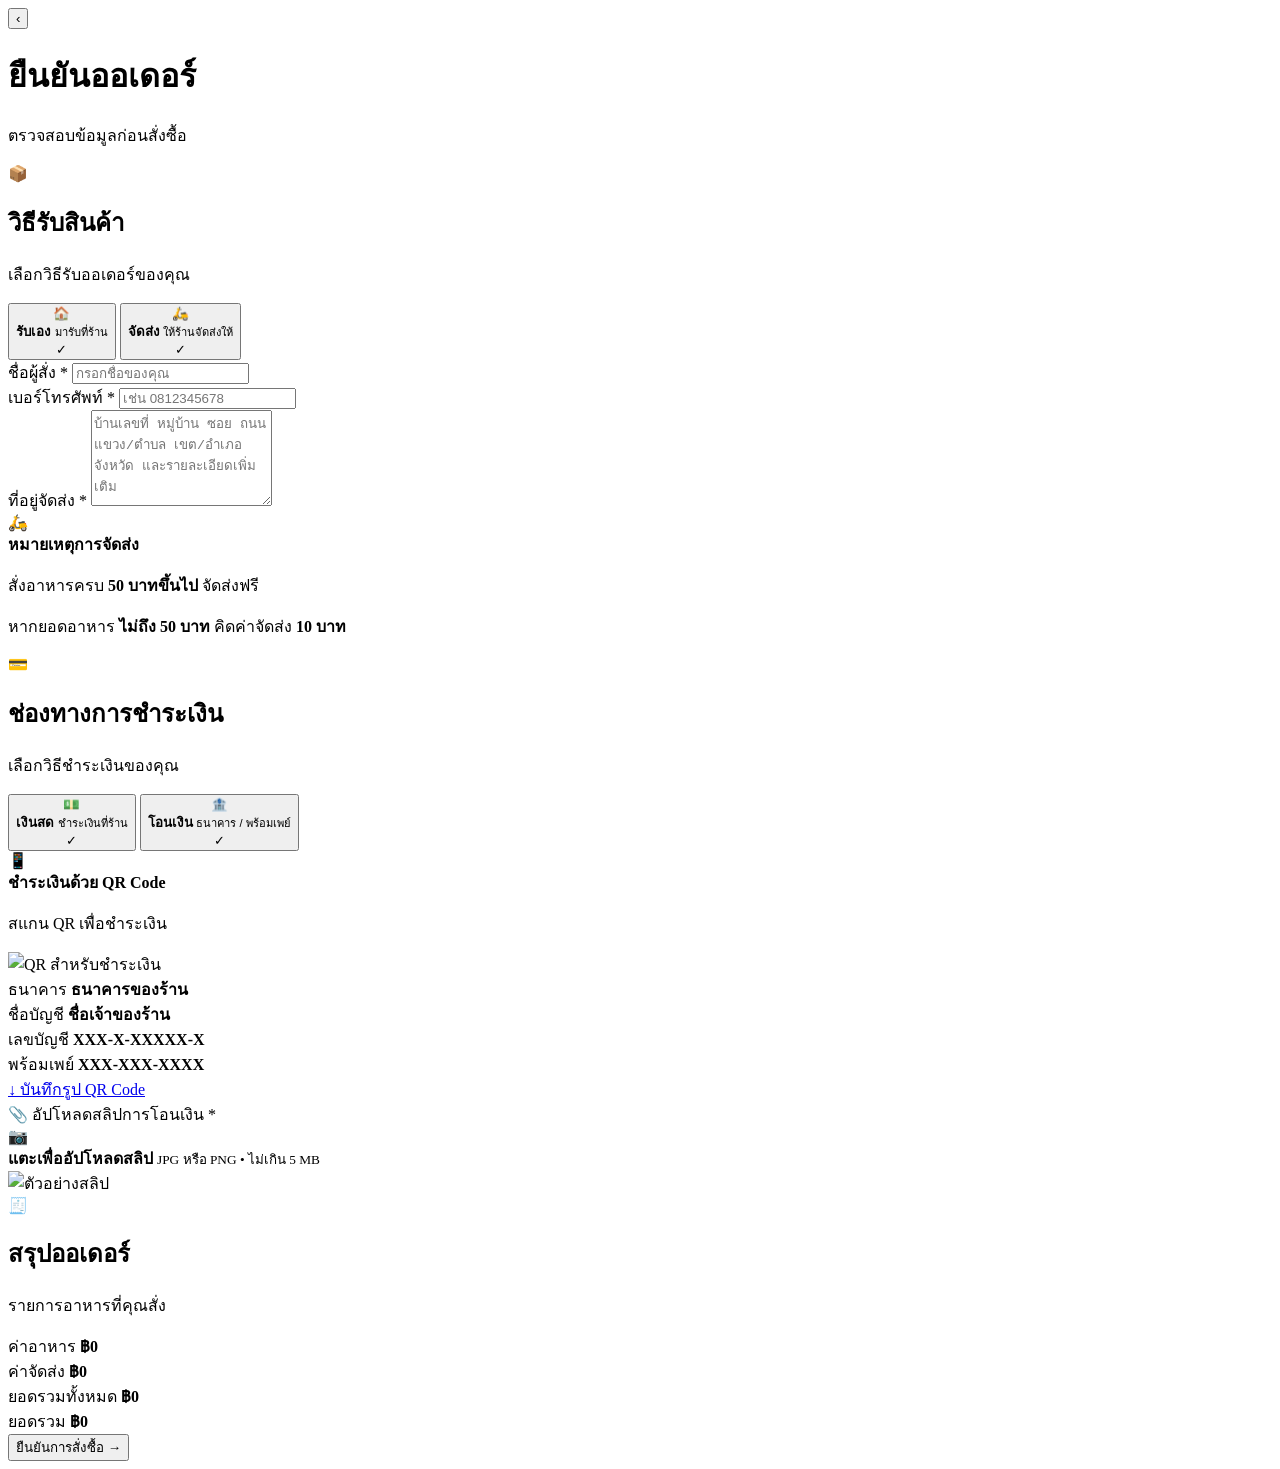
==== checkout.html @ a24fe0d9 "Add files via upload" ====
<!DOCTYPE html>
<html lang="th">

<head>

    <meta charset="UTF-8">

    <meta name="viewport" content="width=device-width, initial-scale=1.0">

    <title>ยืนยันออเดอร์ | KHOTJIPANG & RAMYEON</title>

    <!-- Google Font -->
    <link rel="preconnect" href="https://fonts.googleapis.com">

    <link href="https://fonts.googleapis.com/css2?family=Kanit:wght@300;400;500;600;700;800&display=swap"
        rel="stylesheet">

    <!-- Checkout CSS -->
    <link rel="stylesheet" href="css/checkout.css">

</head>


<body>


    <!-- =========================================
     CHECKOUT PAGE
========================================= -->

    <main class="checkout-page">


        <!-- =====================================
         HEADER
    ====================================== -->

        <header class="checkout-header">

            <div class="checkout-header-inner">

                <!-- <button type="button" class="back-button" onclick="backToCart()" aria-label="กลับไปตะกร้า">

                    <span>‹</span>

                </button> -->
                <button onclick="backToMenu()" class="back-button">

                    <span>‹</span>

                </button>


                <div class="header-text">

                    <h1>
                        ยืนยันออเดอร์
                    </h1>

                    <p>
                        ตรวจสอบข้อมูลก่อนสั่งซื้อ
                    </p>

                </div>


                <div class="header-spacer"></div>

            </div>

        </header>



        <!-- =====================================
         CONTENT
        ====================================== -->

        <div class="checkout-container">


            <!-- =================================
            1. วิธีรับสินค้า
            ================================== -->

            <section class="checkout-card">

                <div class="section-heading">

                    <div class="section-icon">
                        📦
                    </div>

                    <div>
                        <h2>วิธีรับสินค้า</h2>

                        <p>
                            เลือกวิธีรับออเดอร์ของคุณ
                        </p>
                    </div>

                </div>


                <!-- RECEIVE OPTIONS -->

                <div class="receive-options">

                    <!-- PICKUP -->

                    <button type="button" class="receive-option active" id="pickupOption"
                        onclick="selectReceiveMethod('pickup')">

                        <div class="option-icon">
                            🏠
                        </div>

                        <div class="option-content">

                            <strong>
                                รับเอง
                            </strong>

                            <small>
                                มารับที่ร้าน
                            </small>

                        </div>

                        <div class="option-check">
                            ✓
                        </div>

                    </button>


                    <!-- DELIVERY -->

                    <button type="button" class="receive-option" id="deliveryOption"
                        onclick="selectReceiveMethod('delivery')">

                        <div class="option-icon">
                            🛵
                        </div>

                        <div class="option-content">

                            <strong>
                                จัดส่ง
                            </strong>

                            <small>
                                ให้ร้านจัดส่งให้
                            </small>

                        </div>

                        <div class="option-check">
                            ✓
                        </div>

                    </button>

                </div>


                <!-- CUSTOMER INFORMATION -->

                <div class="form-area">

                    <!-- NAME -->

                    <div class="form-group">

                        <label class="form-label" for="customerName">

                            ชื่อผู้สั่ง
                            <span class="required">*</span>

                        </label>

                        <input type="text" class="form-input" id="customerName" placeholder="กรอกชื่อของคุณ"
                            autocomplete="name" readonly>

                    </div>


                    <!-- PHONE -->

                    <div class="form-group">

                        <label class="form-label" for="customerPhone">

                            เบอร์โทรศัพท์
                            <span class="required">*</span>

                        </label>

                        <input type="tel" class="form-input" id="customerPhone" placeholder="เช่น 0812345678"
                            maxlength="10" inputmode="numeric" autocomplete="tel" readonly>

                    </div>


                    <!-- DELIVERY ADDRESS -->

                    <div class="form-group delivery-address-group" id="deliveryAddressGroup">

                        <label class="form-label" for="deliveryAddress">

                            ที่อยู่จัดส่ง
                            <span class="required">*</span>

                        </label>

                        <textarea class="form-textarea" id="deliveryAddress" rows="6"
                            placeholder="บ้านเลขที่ หมู่บ้าน ซอย ถนน แขวง/ตำบล เขต/อำเภอ จังหวัด และรายละเอียดเพิ่มเติม"></textarea>

                    </div>


                    <!-- DELIVERY NOTICE -->

                    <div class="delivery-notice" id="deliveryNotice">

                        <div class="delivery-notice-icon">
                            🛵
                        </div>

                        <div class="delivery-notice-content">

                            <strong>
                                หมายเหตุการจัดส่ง
                            </strong>

                            <p>
                                สั่งอาหารครบ <b>50 บาทขึ้นไป</b>
                                จัดส่งฟรี
                            </p>

                            <p>
                                หากยอดอาหาร <b>ไม่ถึง 50 บาท</b>
                                คิดค่าจัดส่ง <b>10 บาท</b>
                            </p>

                        </div>

                    </div>

                </div>

            </section>



            <!-- =================================
             2. วิธีชำระเงิน
        ================================== -->

            <section class="checkout-card">


                <div class="section-heading">

                    <div class="section-icon">
                        💳
                    </div>

                    <div>

                        <h2>
                            ช่องทางการชำระเงิน
                        </h2>

                        <p>
                            เลือกวิธีชำระเงินของคุณ
                        </p>

                    </div>

                </div>



                <!-- PAYMENT OPTIONS -->

                <div class="payment-options">


                    <!-- CASH -->

                    <button type="button" class="payment-option active" id="cashPayment"
                        onclick="selectPaymentMethod('cash')">

                        <div class="option-icon">
                            💵
                        </div>

                        <div class="option-content">

                            <strong>
                                เงินสด
                            </strong>

                            <small>
                                ชำระเงินที่ร้าน
                            </small>

                        </div>

                        <div class="option-check">
                            ✓
                        </div>

                    </button>



                    <!-- TRANSFER -->

                    <button type="button" class="payment-option" id="transferPayment"
                        onclick="selectPaymentMethod('transfer')">

                        <div class="option-icon">
                            🏦
                        </div>

                        <div class="option-content">

                            <strong>
                                โอนเงิน
                            </strong>

                            <small>
                                ธนาคาร / พร้อมเพย์
                            </small>

                        </div>

                        <div class="option-check">
                            ✓
                        </div>

                    </button>


                </div>



                <!-- TRANSFER BOX -->

                <div class="transfer-box" id="transferBox">


                    <div class="transfer-title">

                        <div class="transfer-icon">
                            📱
                        </div>

                        <div>

                            <strong>
                                ชำระเงินด้วย QR Code
                            </strong>

                            <p>
                                สแกน QR เพื่อชำระเงิน
                            </p>

                        </div>

                    </div>



                    <!-- QR -->

                    <div class="qr-container">

                        <img src="images/payment-qr.png" id="paymentQR" class="qr-image" alt="QR สำหรับชำระเงิน">

                    </div>



                    <!-- BANK INFORMATION -->

                    <div class="bank-information">

                        <div class="bank-row">

                            <span>
                                ธนาคาร
                            </span>

                            <strong>
                                ธนาคารของร้าน
                            </strong>

                        </div>


                        <div class="bank-row">

                            <span>
                                ชื่อบัญชี
                            </span>

                            <strong>
                                ชื่อเจ้าของร้าน
                            </strong>

                        </div>


                        <div class="bank-row">

                            <span>
                                เลขบัญชี
                            </span>

                            <strong>
                                XXX-X-XXXXX-X
                            </strong>

                        </div>


                        <div class="bank-row">

                            <span>
                                พร้อมเพย์
                            </span>

                            <strong>
                                XXX-XXX-XXXX
                            </strong>

                        </div>

                    </div>



                    <!-- DOWNLOAD QR -->

                    <a href="images/payment-qr.png" download="payment-qr.png" class="download-qr">

                        <span>
                            ↓
                        </span>

                        บันทึกรูป QR Code

                    </a>



                    <!-- SLIP -->

                    <div class="slip-section">

                        <div class="slip-label-text">

                            📎 อัปโหลดสลิปการโอนเงิน
                            <span class="required">*</span>

                        </div>


                        <label for="slipImage" class="upload-box" id="uploadBox">


                            <div class="upload-placeholder" id="uploadPlaceholder">

                                <div class="upload-camera">
                                    📷
                                </div>

                                <strong>
                                    แตะเพื่ออัปโหลดสลิป
                                </strong>

                                <small>
                                    JPG หรือ PNG • ไม่เกิน 5 MB
                                </small>

                            </div>


                            <img src="" id="slipPreview" class="slip-preview" alt="ตัวอย่างสลิป">

                        </label>


                        <input type="file" id="slipImage" accept="image/jpeg,image/png" hidden>

                    </div>


                </div>


            </section>



            <!-- =================================
             3. สรุปออเดอร์
        ================================== -->

            <section class="checkout-card">


                <div class="section-heading">

                    <div class="section-icon">
                        🧾
                    </div>

                    <div>

                        <h2>
                            สรุปออเดอร์
                        </h2>

                        <p>
                            รายการอาหารที่คุณสั่ง
                        </p>

                    </div>

                </div>



                <!-- CART ITEMS -->

                <div id="checkoutItems" class="order-items">

                </div>



                <!-- DIVIDER -->

                <div class="summary-divider"></div>



                <!-- FOOD TOTAL -->

                <div class="summary-row">

                    <span>
                        ค่าอาหาร
                    </span>

                    <strong id="foodTotal">
                        ฿0
                    </strong>

                </div>



                <!-- DELIVERY -->

                <div class="summary-row" id="deliveryFeeRow">

                    <span>
                        ค่าจัดส่ง
                    </span>

                    <strong id="deliveryFee">
                        ฿0
                    </strong>

                </div>



                <!-- TOTAL -->

                <div class="summary-total">

                    <span>
                        ยอดรวมทั้งหมด
                    </span>

                    <strong id="checkoutTotal">
                        ฿0
                    </strong>

                </div>


            </section>


        </div>


    </main>



    <!-- =========================================
     FIXED BOTTOM
========================================= -->

    <div class="checkout-footer">


        <div class="footer-inner">


            <div class="footer-total">

                <span>
                    ยอดรวม
                </span>

                <strong id="confirmTotal">
                    ฿0
                </strong>

            </div>



            <button type="button" class="confirm-order-button" id="confirmOrderButton" onclick="confirmOrder()">

                <span>
                    ยืนยันการสั่งซื้อ
                </span>

                <span class="confirm-arrow">
                    →
                </span>

            </button>


        </div>


    </div>



    <!-- Checkout JS -->

    <script src="js/checkout.js"></script>


</body>

</html>
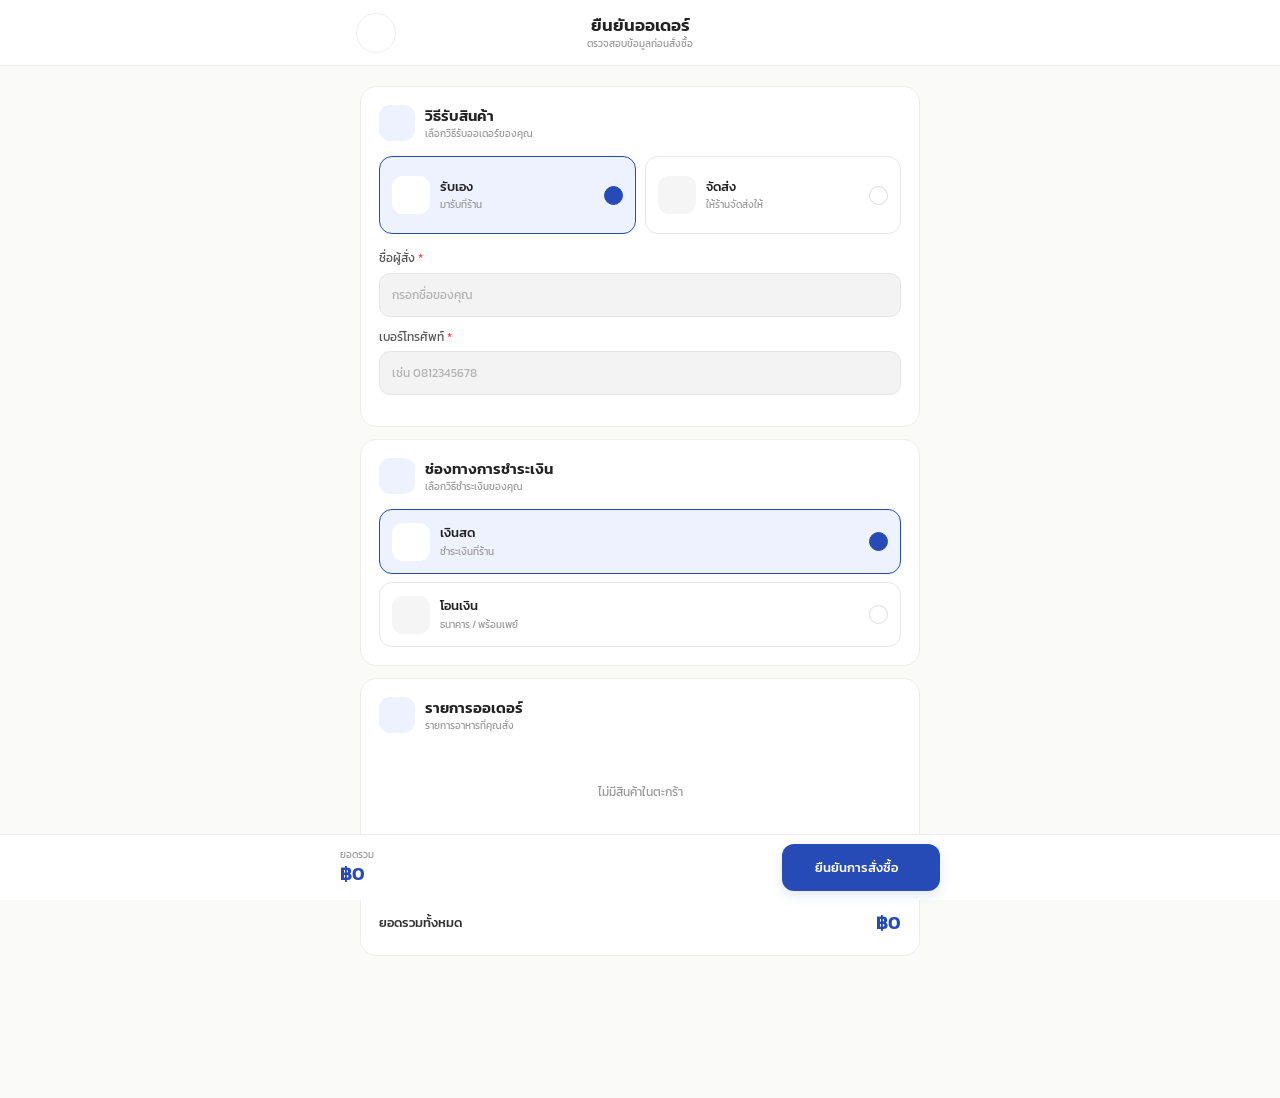
==== commit d0400cde: "Add files via upload" ====
--- a/checkout.html
+++ b/checkout.html
@@ -18,6 +18,11 @@
     <!-- Checkout CSS -->
     <link rel="stylesheet" href="css/checkout.css">
 
+    <!-- Flaticon Uicons -->
+    <link rel="stylesheet"
+        href="https://cdn-uicons.flaticon.com/3.0.0/uicons-regular-rounded/css/uicons-regular-rounded.css">
+
+
 </head>
 
 
@@ -26,14 +31,14 @@
 
     <!-- =========================================
      CHECKOUT PAGE
-========================================= -->
+    ========================================= -->
 
     <main class="checkout-page">
 
 
         <!-- =====================================
          HEADER
-    ====================================== -->
+        ====================================== -->
 
         <header class="checkout-header">
 
@@ -43,10 +48,10 @@
 
                     <span>‹</span>
 
-                </button> -->
+                </button> ‹-->
                 <button onclick="backToMenu()" class="back-button">
 
-                    <span>‹</span>
+                    <span><i class="fi fi-rr-angle-small-left"></i></span>
 
                 </button>
 
@@ -80,7 +85,7 @@
 
 
             <!-- =================================
-            1. วิธีรับสินค้า
+            1. วิธีรับสินค้า 📦
             ================================== -->
 
             <section class="checkout-card">
@@ -88,7 +93,7 @@
                 <div class="section-heading">
 
                     <div class="section-icon">
-                        📦
+                        <i class="fi fi-rr-box"></i>
                     </div>
 
                     <div>
@@ -106,13 +111,13 @@
 
                 <div class="receive-options">
 
-                    <!-- PICKUP -->
+                    <!-- PICKUP 🏠✓-->
 
                     <button type="button" class="receive-option active" id="pickupOption"
                         onclick="selectReceiveMethod('pickup')">
 
                         <div class="option-icon">
-                            🏠
+                            <i class="fi fi-rr-house-chimney"></i>
                         </div>
 
                         <div class="option-content">
@@ -128,19 +133,19 @@
                         </div>
 
                         <div class="option-check">
-                            ✓
+                            <i class="fi fi-rr-check"></i>
                         </div>
 
                     </button>
 
 
-                    <!-- DELIVERY -->
+                    <!-- DELIVERY 🛵✓-->
 
                     <button type="button" class="receive-option" id="deliveryOption"
                         onclick="selectReceiveMethod('delivery')">
 
                         <div class="option-icon">
-                            🛵
+                            <i class="fi fi-rr-moped"></i>
                         </div>
 
                         <div class="option-content">
@@ -156,7 +161,7 @@
                         </div>
 
                         <div class="option-check">
-                            ✓
+                            <i class="fi fi-rr-check"></i>
                         </div>
 
                     </button>
@@ -219,12 +224,12 @@
                     </div>
 
 
-                    <!-- DELIVERY NOTICE -->
+                    <!-- DELIVERY NOTICE🛵 -->
 
                     <div class="delivery-notice" id="deliveryNotice">
 
                         <div class="delivery-notice-icon">
-                            🛵
+                            <i class="fi fi-rr-moped"></i>
                         </div>
 
                         <div class="delivery-notice-content">
@@ -254,7 +259,7 @@
 
 
             <!-- =================================
-             2. วิธีชำระเงิน
+             2. วิธีชำระเงิน💳
         ================================== -->
 
             <section class="checkout-card">
@@ -263,7 +268,7 @@
                 <div class="section-heading">
 
                     <div class="section-icon">
-                        💳
+                        <i class="fi fi-rr-payroll-check"></i>
                     </div>
 
                     <div>
@@ -287,13 +292,13 @@
                 <div class="payment-options">
 
 
-                    <!-- CASH -->
+                    <!-- CASH 💵✓-->
 
                     <button type="button" class="payment-option active" id="cashPayment"
                         onclick="selectPaymentMethod('cash')">
 
                         <div class="option-icon">
-                            💵
+                            <i class="fi fi-rr-money-bill-wave"></i>
                         </div>
 
                         <div class="option-content">
@@ -309,20 +314,20 @@
                         </div>
 
                         <div class="option-check">
-                            ✓
+                            <i class="fi fi-rr-check"></i>
                         </div>
 
                     </button>
 
 
 
-                    <!-- TRANSFER -->
+                    <!-- TRANSFER 🏦✓-->
 
                     <button type="button" class="payment-option" id="transferPayment"
                         onclick="selectPaymentMethod('transfer')">
 
                         <div class="option-icon">
-                            🏦
+                            <i class="fi fi-rr-payment-qrcode"></i>
                         </div>
 
                         <div class="option-content">
@@ -338,7 +343,7 @@
                         </div>
 
                         <div class="option-check">
-                            ✓
+                            <i class="fi fi-rr-check"></i>
                         </div>
 
                     </button>
@@ -348,7 +353,7 @@
 
 
 
-                <!-- TRANSFER BOX -->
+                <!-- TRANSFER BOX📱 -->
 
                 <div class="transfer-box" id="transferBox">
 
@@ -356,7 +361,7 @@
                     <div class="transfer-title">
 
                         <div class="transfer-icon">
-                            📱
+                            <i class="fi fi-rr-qr-scan"></i>
                         </div>
 
                         <div>
@@ -444,12 +449,12 @@
 
 
 
-                    <!-- DOWNLOAD QR -->
+                    <!-- DOWNLOAD QR ↓-->
 
                     <a href="images/payment-qr.png" download="payment-qr.png" class="download-qr">
 
                         <span>
-                            ↓
+                            <i class="fi fi-rr-download"></i>
                         </span>
 
                         บันทึกรูป QR Code
@@ -458,13 +463,13 @@
 
 
 
-                    <!-- SLIP -->
+                    <!-- SLIP 📎📷-->
 
                     <div class="slip-section">
 
                         <div class="slip-label-text">
 
-                            📎 อัปโหลดสลิปการโอนเงิน
+                            <i class="fi fi-rr-upload" id="rr-upload"></i> อัปโหลดสลิปการโอนเงิน
                             <span class="required">*</span>
 
                         </div>
@@ -475,8 +480,8 @@
 
                             <div class="upload-placeholder" id="uploadPlaceholder">
 
-                                <div class="upload-camera">
-                                    📷
+                                <div class="upload-image">
+                                    <i class="fi fi-rr-add-image"></i>
                                 </div>
 
                                 <strong>
@@ -508,8 +513,8 @@
 
 
             <!-- =================================
-             3. สรุปออเดอร์
-        ================================== -->
+             3. สรุปออเดอร์ 🧾
+            ================================== -->
 
             <section class="checkout-card">
 
@@ -517,13 +522,13 @@
                 <div class="section-heading">
 
                     <div class="section-icon">
-                        🧾
+                        <i class="fi fi-rr-task-checklist"></i>
                     </div>
 
                     <div>
 
                         <h2>
-                            สรุปออเดอร์
+                            รายการออเดอร์
                         </h2>
 
                         <p>
@@ -609,7 +614,7 @@
 
     <!-- =========================================
      FIXED BOTTOM
-========================================= -->
+    ========================================= -->
 
     <div class="checkout-footer">
 
@@ -638,7 +643,8 @@
                 </span>
 
                 <span class="confirm-arrow">
-                    →
+                    <!-- → -->
+                    <i class="fi fi-rr-arrow-small-right"></i>
                 </span>
 
             </button>
@@ -649,7 +655,199 @@
 
     </div>
 
-
+    <!-- =========================================
+     CONFIRM ORDER POPUP
+    ========================================= -->
+
+    <div class="confirm-popup-overlay" id="confirmPopup">
+
+        <div class="confirm-popup">
+
+            <!-- ICON🧾 -->
+            <div class="confirm-popup-icon">
+                <i class="fi fi-rr-assept-document"></i>
+            </div>
+
+            <!-- TITLE -->
+            <h2>
+                ยืนยันการสั่งซื้อ
+            </h2>
+
+            <p class="confirm-popup-description">
+                กรุณาตรวจสอบรายการก่อนยืนยันออเดอร์
+            </p>
+
+
+            <!-- =========================================
+                CUSTOMER INFORMATION2
+            ========================================= -->
+
+            <div class="confirm-popup-customer">
+
+                <div class="confirm-popup-section-title">
+                    รายละเอียดลูกค้า
+                </div>
+
+                <!-- วิธีรับสินค้า -->
+                <div class="confirm-popup-customer-row">
+                    <span class="confirm-popup-customer-label">
+                        วิธีรับสินค้า:
+                    </span>
+
+                    <span class="confirm-popup-customer-value" id="confirmReceiveMethod">
+                        -
+                    </span>
+                </div>
+
+                <!-- ชื่อ -->
+                <div class="confirm-popup-customer-row">
+                    <span class="confirm-popup-customer-label">
+                        ชื่อ:
+                    </span>
+
+                    <span class="confirm-popup-customer-value" id="confirmCustomerName">
+                        -
+                    </span>
+                </div>
+
+                <!-- เบอร์โทร -->
+                <div class="confirm-popup-customer-row">
+                    <span class="confirm-popup-customer-label">
+                        เบอร์โทรศัพท์:
+                    </span>
+
+                    <span class="confirm-popup-customer-value" id="confirmCustomerPhone">
+                        -
+                    </span>
+                </div>
+
+                <!-- ที่อยู่จัดส่ง -->
+                <div class="confirm-popup-customer-row" id="confirmAddressRow" style="display: none;">
+                    <span class="confirm-popup-customer-label">
+                        ที่อยู่จัดส่ง:
+                    </span>
+
+                    <span class="confirm-popup-customer-value" id="confirmCustomerAddress">
+                        -
+                    </span>
+                </div>
+
+                <!-- ช่องทางชำระ -->
+                <div class="confirm-popup-customer-row">
+                    <span class="confirm-popup-customer-label">
+                        ช่องทางชำระ:
+                    </span>
+
+                    <span class="confirm-popup-customer-value" id="confirmPaymentMethod">
+                        -
+                    </span>
+                </div>
+
+                <!-- สถานะสลิป -->
+                <div class="confirm-popup-customer-row" id="confirmSlipRow" style="display: none;">
+                    <span class="confirm-popup-customer-label">
+                        สลิปการโอน:
+                    </span>
+
+                    <span class="confirm-popup-customer-value" id="confirmSlipStatus">
+                        -
+                    </span>
+                </div>
+
+            </div>
+
+
+            <!-- =========================================
+                ORDER SUMMARY
+            ========================================= -->
+
+            <div class="confirm-popup-order-title">
+                สรุปออเดอร์
+            </div>
+
+
+            <!-- ORDER ITEMS -->
+
+            <div class="confirm-popup-items" id="confirmPopupItems">
+            </div>
+
+
+            <!-- TOTAL -->
+            <div class="confirm-popup-total">
+
+                <span>
+                    ยอดรวมทั้งหมด
+                </span>
+
+                <strong id="popupConfirmTotal">
+                    ฿0
+                </strong>
+
+            </div>
+
+
+            <!-- QUESTION -->
+            <p class="confirm-popup-question">
+                คุณต้องการยืนยันออเดอร์นี้ใช่ไหม?
+            </p>
+
+
+            <!-- BUTTONS -->
+            <div class="confirm-popup-actions">
+
+                <button type="button" class="confirm-popup-cancel" onclick="closeConfirmPopup()">
+
+                    ยกเลิก
+
+                </button>
+
+
+                <button type="button" class="confirm-popup-confirm" onclick="confirmOrderFinal()">
+
+                    ยืนยันออเดอร์
+
+                </button>
+
+            </div>
+
+        </div>
+
+    </div>
+
+    <!-- =========================================
+     SLIP WARNING POPUP
+    ========================================= -->
+
+    <div class="slip-warning-overlay" id="slipWarningPopup">
+
+        <div class="slip-warning-popup">
+
+            <!-- ICON 📎-->
+            <div class="slip-warning-icon">
+                <i class="fi fi-rr-add-image"></i>
+            </div>
+
+            <!-- TITLE -->
+            <h2>
+                ยังไม่ได้แนบสลิป
+            </h2>
+
+            <!-- DESCRIPTION -->
+            <p class="slip-warning-description">
+                กรุณาอัปโหลดรูปสลิปการโอนเงิน
+                ก่อนยืนยันการสั่งซื้อ
+            </p>
+
+            <!-- BUTTON -->
+            <button type="button" class="slip-warning-button" onclick="closeSlipWarningPopup()">
+
+                ตกลง
+
+            </button>
+
+        </div>
+
+    </div>
 
     <!-- Checkout JS -->
 
--- a/css/checkout.css
+++ b/css/checkout.css
@@ -0,0 +1,3436 @@
+/* =========================================
+   CHECKOUT CSS
+   KHOTJIPANG & RAMYEON
+========================================= */
+
+
+/* =========================================
+   RESET
+========================================= */
+
+* {
+    margin: 0;
+    padding: 0;
+    box-sizing: border-box;
+}
+
+
+html {
+    scroll-behavior: smooth;
+}
+
+
+body {
+
+    font-family: 'Kanit', sans-serif;
+
+    background: #FAFAF8;
+
+    color: #222;
+
+    padding-bottom: 100px;
+
+    -webkit-font-smoothing: antialiased;
+
+}
+
+
+button,
+input,
+textarea {
+
+    font-family: 'Kanit', sans-serif;
+
+}
+
+
+button {
+
+    -webkit-tap-highlight-color: transparent;
+
+}
+
+
+img {
+
+    max-width: 100%;
+
+    display: block;
+
+}
+
+
+/* =========================================
+   PAGE
+========================================= */
+
+.checkout-page {
+
+    width: 100%;
+
+    min-height: 100vh;
+
+}
+
+
+/* =========================================
+   HEADER
+========================================= */
+
+.checkout-header {
+
+    position: sticky;
+
+    top: 0;
+
+    z-index: 50;
+
+    width: 100%;
+
+    background: rgba(255, 255, 255, 0.94);
+
+    backdrop-filter: blur(12px);
+
+    -webkit-backdrop-filter: blur(12px);
+
+    border-bottom: 1px solid #eeeeee;
+
+}
+
+
+.checkout-header-inner {
+
+    width: 100%;
+
+    max-width: 600px;
+
+    height: 65px;
+
+    margin: auto;
+
+    padding: 0 16px;
+
+    display: grid;
+
+    grid-template-columns: 40px 1fr 40px;
+
+    align-items: center;
+
+}
+
+
+.header-text {
+
+    text-align: center;
+
+}
+
+
+.header-text h1 {
+
+    font-size: 17px;
+
+    line-height: 1.25;
+
+    font-weight: 600;
+
+    color: #222;
+
+}
+
+
+.header-text p {
+
+    margin-top: 2px;
+
+    font-size: 10px;
+
+    line-height: 1.2;
+
+    color: #999;
+
+}
+
+
+.header-spacer {
+
+    width: 40px;
+
+    height: 40px;
+
+}
+
+
+/* =========================================
+   BACK BUTTON
+========================================= */
+
+.back-button {
+
+    width: 40px;
+
+    height: 40px;
+
+    padding: 0;
+
+    border: 1px solid #ededed;
+
+    background: #ffffff;
+
+    border-radius: 50%;
+
+    display: flex;
+
+    align-items: center;
+
+    justify-content: center;
+
+    color: #333;
+
+    cursor: pointer;
+
+    transition: 0.2s ease;
+
+}
+
+
+.back-button span {
+
+    font-size: 25px;
+
+    font-weight: 800;
+
+    line-height: 1;
+        
+    color: #274bb6;
+    padding-top: 3px;
+
+}
+
+
+.back-button:active {
+
+    transform: scale(0.92);
+
+    background: #f5f5f5;
+
+}
+
+
+/* =========================================
+   MAIN CONTAINER
+========================================= */
+
+.checkout-container {
+
+    width: 100%;
+
+    max-width: 600px;
+
+    margin: auto;
+
+    padding: 16px 16px 25px;
+
+}
+
+
+/* =========================================
+   CHECKOUT CARD
+========================================= */
+
+.checkout-card {
+
+    background: #ffffff;
+
+    border: 1px solid #eeeeee;
+
+    border-radius: 16px;
+
+    padding: 16px;
+
+    margin-bottom: 12px;
+
+}
+
+
+/* =========================================
+   SECTION HEADING
+========================================= */
+
+.section-heading {
+
+    display: flex;
+
+    align-items: center;
+
+    gap: 10px;
+
+    margin-bottom: 15px;
+
+}
+
+
+.section-icon {
+
+    flex: 0 0 36px;
+
+    width: 36px;
+
+    height: 36px;
+
+    border-radius: 11px;
+
+    background: #EEF2FF;
+
+    display: flex;
+
+    align-items: center;
+
+    justify-content: center;
+
+    padding-top: 2px;
+
+    font-size: 16px;
+
+    color: #274bb6;
+
+}
+
+
+.section-heading h2 {
+
+    font-size: 15px;
+
+    line-height: 1.3;
+
+    font-weight: 600;
+
+    color: #222;
+
+}
+
+
+.section-heading p {
+
+    margin-top: 2px;
+
+    font-size: 10px;
+
+    line-height: 1.3;
+
+    color: #999;
+
+}
+
+
+/* =========================================
+   RECEIVE OPTIONS
+========================================= */
+
+.receive-options {
+
+    display: grid;
+
+    grid-template-columns: repeat(2, 1fr);
+
+    gap: 9px;
+
+}
+
+
+.receive-option {
+
+    position: relative;
+
+    width: 100%;
+
+    min-height: 78px;
+
+    padding: 12px;
+
+    border: 1px solid #e7e7e7;
+
+    border-radius: 13px;
+
+    background: #ffffff;
+
+    display: flex;
+
+    align-items: center;
+
+    gap: 10px;
+
+    text-align: left;
+
+    cursor: pointer;
+
+    transition:
+        border-color 0.2s ease,
+        background 0.2s ease,
+        transform 0.15s ease;
+
+}
+
+
+.receive-option:active {
+
+    transform: scale(0.98);
+
+}
+
+
+.receive-option.active {
+
+    background: #EEF2FF;
+
+    border-color: #274bb6;
+
+}
+
+
+.option-icon {
+
+    flex: 0 0 38px;
+
+    width: 38px;
+
+    height: 38px;
+
+    border-radius: 11px;
+
+    background: #f5f5f5;
+
+    display: flex;
+
+    align-items: center;
+
+    justify-content: center;
+    padding-top: 2px;
+
+    font-size: 19px;
+    color: #274bb6;
+
+}
+
+
+.receive-option.active .option-icon,
+.payment-option.active .option-icon {
+
+    background: #ffffff;
+
+}
+
+
+.option-content {
+
+    flex: 1;
+
+    min-width: 0;
+
+}
+
+
+.option-content strong {
+
+    display: block;
+
+    font-size: 13px;
+
+    line-height: 1.3;
+
+    font-weight: 500;
+
+    color: #222;
+
+}
+
+
+.option-content small {
+
+    display: block;
+
+    margin-top: 3px;
+
+    font-size: 10px;
+
+    line-height: 1.3;
+
+    color: #999;
+
+}
+
+
+.option-check {
+
+    flex: 0 0 19px;
+
+    width: 19px;
+
+    height: 19px;
+
+    border: 1px solid #dddddd;
+
+    border-radius: 50%;
+
+    display: flex;
+
+    align-items: center;
+
+    justify-content: center;
+
+    font-family: Arial, sans-serif;
+
+    font-size: 11px;
+
+    color: transparent;
+
+    transition: 0.2s ease;
+    padding-top: 2px;
+    padding-left: 1.5px;
+
+}
+
+
+.receive-option.active .option-check,
+.payment-option.active .option-check {
+
+    background: #274bb6;
+
+    border-color: #274bb6;
+
+    color: #ffffff;
+
+}
+
+
+/* =========================================
+   FORM AREA
+========================================= */
+
+.form-area {
+
+    margin-top: 17px;
+
+}
+
+
+.form-group {
+
+    margin-bottom: 13px;
+
+}
+
+
+.form-group:last-child {
+
+    margin-bottom: 0;
+
+}
+
+
+.form-label {
+
+    display: block;
+
+    margin-bottom: 6px;
+
+    font-size: 12px;
+
+    line-height: 1.3;
+
+    color: #555;
+
+}
+
+
+.required {
+
+    color: #FF4141;
+
+}
+
+
+/* =========================================
+   INPUT
+========================================= */
+
+.form-input,
+.form-textarea {
+
+    width: 100%;
+
+    border: 1px solid #e5e5e5;
+
+    background: #FAFAF8;
+
+    border-radius: 11px;
+
+    outline: none;
+
+    color: #222;
+
+    font-size: 12px;
+
+    transition:
+        border-color 0.2s ease,
+        background 0.2s ease,
+        box-shadow 0.2s ease;
+
+}
+
+
+.form-input {
+
+    height: 44px;
+
+    padding: 0 12px;
+
+}
+
+
+.form-textarea {
+
+    min-height: 82px;
+
+    padding: 11px 12px;
+
+    resize: none;
+
+    line-height: 1.5;
+
+}
+
+
+.form-input::placeholder,
+.form-textarea::placeholder {
+
+    color: #b1b1b1;
+
+}
+
+
+.form-input:focus,
+.form-textarea:focus {
+
+    background: #ffffff;
+
+    border-color: #274bb6;
+
+    box-shadow:
+        0 0 0 3px rgba(39, 75, 182, 0.08);
+
+}
+
+
+/* =========================================
+   DELIVERY ADDRESS
+========================================= */
+
+.delivery-address-group {
+
+    display: none;
+
+    margin-top: 4px;
+
+}
+
+
+.delivery-address-group.show {
+
+    display: block;
+
+}
+
+
+/* =========================================
+   DELIVERY ADDRESS TEXTAREA
+========================================= */
+
+#deliveryAddress {
+
+    width: 100%;
+
+    min-height: 125px;
+
+    padding: 12px 13px;
+
+    border: 1px solid #e5e5e5;
+
+    background: #FAFAF8;
+
+    border-radius: 11px;
+
+    outline: none;
+
+    color: #222;
+
+    font-family: 'Kanit', sans-serif;
+
+    font-size: 12px;
+
+    line-height: 1.6;
+
+    resize: vertical;
+
+    transition:
+        border-color 0.2s ease,
+        background 0.2s ease,
+        box-shadow 0.2s ease;
+
+}
+
+
+#deliveryAddress::placeholder {
+
+    color: #b1b1b1;
+
+}
+
+
+#deliveryAddress:focus {
+
+    background: #ffffff;
+
+    border-color: #274bb6;
+
+    box-shadow:
+        0 0 0 3px rgba(39, 75, 182, 0.08);
+
+}
+
+
+.delivery-address-group.show {
+
+    display: block;
+
+    animation:
+        addressSlideDown 0.2s ease;
+
+}
+
+
+@keyframes addressSlideDown {
+
+    from {
+
+        opacity: 0;
+
+        transform: translateY(-5px);
+
+    }
+
+    to {
+
+        opacity: 1;
+
+        transform: translateY(0);
+
+    }
+
+}
+
+
+/* =========================================
+   PAYMENT OPTIONS
+========================================= */
+
+.payment-options {
+
+    display: flex;
+
+    flex-direction: column;
+
+    gap: 8px;
+
+}
+
+
+.payment-option {
+
+    position: relative;
+
+    width: 100%;
+
+    min-height: 65px;
+
+    padding: 10px 12px;
+
+    border: 1px solid #e7e7e7;
+
+    border-radius: 13px;
+
+    background: #ffffff;
+
+    display: flex;
+
+    align-items: center;
+
+    gap: 10px;
+
+    text-align: left;
+
+    cursor: pointer;
+
+    transition:
+        border-color 0.2s ease,
+        background 0.2s ease,
+        transform 0.15s ease;
+
+}
+
+
+.payment-option:active {
+
+    transform: scale(0.99);
+
+}
+
+
+.payment-option.active {
+
+    background: #EEF2FF;
+
+    border-color: #274bb6;
+
+}
+
+
+/* =========================================
+   TRANSFER BOX
+========================================= */
+
+.transfer-box {
+
+    display: none;
+
+    margin-top: 12px;
+
+    padding: 15px;
+
+    border-radius: 14px;
+
+    background: #FAFAF8;
+
+    border: 1px solid #eeeeee;
+
+}
+
+
+.transfer-box.show {
+
+    display: block;
+
+}
+
+
+/* =========================================
+   TRANSFER TITLE
+========================================= */
+
+.transfer-title {
+
+    display: flex;
+
+    align-items: center;
+
+    gap: 9px;
+
+    margin-bottom: 13px;
+
+}
+
+
+.transfer-icon {
+
+    width: 34px;
+
+    height: 34px;
+
+    flex: 0 0 34px;
+
+    border-radius: 10px;
+
+    background: #EEF2FF;
+
+    display: flex;
+
+    align-items: center;
+
+    justify-content: center;
+
+    font-size: 17px;
+    color: #274bb6;
+    padding-top: 2px;
+
+}
+
+
+.transfer-title strong {
+
+    display: block;
+
+    font-size: 13px;
+
+    font-weight: 500;
+
+    color: #222;
+
+}
+
+
+.transfer-title p {
+
+    margin-top: 2px;
+
+    font-size: 10px;
+
+    color: #999;
+
+}
+
+
+/* =========================================
+   QR
+========================================= */
+
+.qr-container {
+
+    width: 100%;
+
+    display: flex;
+
+    justify-content: center;
+
+}
+
+
+.qr-image {
+
+    width: 180px;
+
+    height: 180px;
+
+    object-fit: contain;
+
+    padding: 8px;
+
+    background: #ffffff;
+
+    border: 1px solid #e7e7e7;
+
+    border-radius: 13px;
+
+}
+
+
+/* =========================================
+   BANK INFORMATION
+========================================= */
+
+.bank-information {
+
+    margin-top: 12px;
+
+    padding: 11px 12px;
+
+    background: #ffffff;
+
+    border: 1px solid #eeeeee;
+
+    border-radius: 11px;
+
+}
+
+
+.bank-row {
+
+    display: flex;
+
+    justify-content: space-between;
+
+    align-items: center;
+
+    gap: 15px;
+
+    min-height: 27px;
+
+    font-size: 11px;
+
+}
+
+
+.bank-row span {
+
+    color: #999;
+
+}
+
+
+.bank-row strong {
+
+    color: #333;
+
+    font-weight: 500;
+
+    text-align: right;
+
+}
+
+
+/* =========================================
+   DOWNLOAD QR
+========================================= */
+
+.download-qr {
+
+    width: 100%;
+
+    min-height: 40px;
+
+    margin-top: 10px;
+
+    border: 1px solid #e1e1e1;
+
+    border-radius: 10px;
+
+    background: #ffffff;
+
+    display: flex;
+
+    align-items: center;
+
+    justify-content: center;
+
+    gap: 6px;
+
+    color: #555;
+
+    text-decoration: none;
+
+    font-size: 11px;
+
+    transition: 0.2s ease;
+    color: #274bb6;
+
+}
+
+
+.download-qr span {
+
+    font-family: Arial, sans-serif;
+
+    font-size: 15px;
+
+    line-height: 1;
+
+}
+
+
+.download-qr:active {
+
+    transform: scale(0.98);
+
+    background: #f7f7f7;
+
+}
+
+
+/* =========================================
+   SLIP
+========================================= */
+
+.slip-section {
+
+    margin-top: 16px;
+
+}
+
+
+.slip-label-text {
+
+    margin-bottom: 7px;
+
+    font-size: 12px;
+
+    color: #555;
+
+}
+
+
+/* =========================================
+   UPLOAD BOX
+========================================= */
+
+#rr-upload{
+    color: #274bb6;
+    margin-right: 5px;
+}
+
+.upload-box {
+
+    position: relative;
+
+    width: 100%;
+
+    min-height: 150px;
+
+    padding: 15px;
+
+    border: 1px dashed #cfcfcf;
+
+    border-radius: 13px;
+
+    background: #ffffff;
+
+    display: flex;
+
+    align-items: center;
+
+    justify-content: center;
+
+    text-align: center;
+
+    cursor: pointer;
+
+    overflow: hidden;
+
+    transition:
+        border-color 0.2s ease,
+        background 0.2s ease,
+        transform 0.15s ease;
+
+}
+
+
+.upload-box:active {
+
+    transform: scale(0.98);
+
+}
+
+
+.upload-box:hover {
+
+    border-color: #274bb6;
+
+}
+
+
+.upload-placeholder {
+
+    display: flex;
+
+    flex-direction: column;
+
+    align-items: center;
+
+}
+
+
+.upload-image {
+
+    width: 42px;
+
+    height: 42px;
+
+    margin-bottom: 7px;
+
+    border-radius: 12px;
+
+    background: #EEF2FF;
+
+    display: flex;
+
+    align-items: center;
+
+    justify-content: center;
+
+    font-size: 20px;
+    color: #274bb6;
+    padding-top: 5px;
+
+}
+
+
+.upload-placeholder strong {
+
+    font-size: 12px;
+
+    font-weight: 500;
+
+    color: #444;
+
+}
+
+
+.upload-placeholder small {
+
+    margin-top: 3px;
+
+    font-size: 10px;
+
+    color: #aaa;
+
+}
+
+
+/* =========================================
+   SLIP PREVIEW
+========================================= */
+
+.slip-preview {
+
+    display: none;
+
+    width: 100%;
+
+    max-height: 280px;
+
+    object-fit: contain;
+
+    border-radius: 10px;
+
+}
+
+
+/* =========================================
+   ORDER ITEMS
+========================================= */
+
+.order-items {
+
+    display: flex;
+
+    flex-direction: column;
+
+    gap: 11px;
+
+}
+
+
+.checkout-item {
+
+    display: flex;
+
+    align-items: flex-start;
+
+    gap: 10px;
+
+    min-width: 0;
+
+}
+
+
+.checkout-item-image {
+
+    width: 58px;
+
+    height: 58px;
+
+    flex: 0 0 58px;
+
+    object-fit: cover;
+
+    border-radius: 11px;
+
+    background: #f2f2f2;
+
+    border: 1px solid #eeeeee;
+
+}
+
+
+.checkout-item-info {
+
+    flex: 1;
+
+    min-width: 0;
+
+    padding-top: 1px;
+
+}
+
+
+.checkout-item-name {
+
+    overflow: hidden;
+
+    text-overflow: ellipsis;
+
+    white-space: nowrap;
+
+    font-size: 12px;
+
+    line-height: 1.4;
+
+    font-weight: 500;
+
+    color: #333;
+
+}
+
+
+/* =========================================
+   ITEM QUANTITY
+========================================= */
+
+.checkout-item-quantity {
+
+    display: inline-block;
+
+    margin-left: 2px;
+
+    font-size: 13px;
+
+    font-weight: 400;
+
+    color: #999;
+
+    white-space: nowrap;
+
+}
+
+
+.checkout-item-price {
+
+    min-width: 65px;
+
+    text-align: right;
+
+    align-self: flex-start;
+
+    display: flex;
+
+    flex-direction: column;
+
+    align-items: flex-end;
+
+    justify-content: flex-start;
+
+}
+
+
+.checkout-item-main-price {
+
+    font-size: 14px;
+
+    font-weight: 500;
+
+    color: #222;
+
+    line-height: 1.3;
+
+}
+
+
+.checkout-item-topping-price {
+
+    margin-top: 2px;
+
+    font-size: 10px;
+
+    font-weight: 500;
+
+    color: #274bb6;
+
+    line-height: 1.2;
+
+    text-align: right;
+
+}
+
+/* =========================================
+   TOPPING
+========================================= */
+
+.order-item-detail {
+
+    display: inline-block;
+
+    margin-top: 6px;
+
+    padding: 5px 9px;
+
+    background: #EEF2FF;
+
+    border-radius: 8px;
+
+    font-size: 12px;
+
+    line-height: 1.5;
+
+    max-width: 100%;
+
+}
+
+
+.topping-label {
+
+    color: #274bb6;
+
+    font-weight: 500;
+
+}
+
+
+.topping-text {
+
+    color: #777;
+
+    margin-left: 3px;
+
+    word-break: break-word;
+
+}
+
+
+.topping-item {
+
+    white-space: nowrap;
+
+}
+
+
+.topping-price {
+
+    margin-left: 4px;
+
+    color: #777;
+
+}
+
+
+/* =========================================
+   หมายเหตุ
+========================================= */
+
+.order-item-note {
+
+    display: block;
+
+    width: fit-content;
+
+    margin-top: 6px;
+
+    padding: 5px 9px;
+
+    background: #fff7e8;
+
+    border-radius: 8px;
+
+    font-size: 12px;
+
+    line-height: 1.5;
+
+    max-width: 100%;
+
+}
+
+
+.note-label {
+
+    color: #b36b00;
+
+    font-weight: 500;
+
+}
+
+
+.note-text {
+
+    color: #777;
+
+    margin-left: 3px;
+
+    word-break: break-word;
+
+}
+
+
+/* =========================================
+   SUMMARY DIVIDER
+========================================= */
+
+.summary-divider {
+
+    width: 100%;
+
+    height: 1px;
+
+    margin: 14px 0;
+
+    background: #eeeeee;
+
+}
+
+
+/* =========================================
+   SUMMARY ROW
+========================================= */
+
+.summary-row {
+
+    display: flex;
+
+    justify-content: space-between;
+
+    align-items: center;
+
+    margin-bottom: 8px;
+
+    font-size: 12px;
+
+    color: #888;
+
+}
+
+
+.summary-row strong {
+
+    font-size: 12px;
+
+    font-weight: 500;
+
+    color: #444;
+
+}
+
+
+/* =========================================
+   SUMMARY TOTAL
+========================================= */
+
+.summary-total {
+
+    display: flex;
+
+    justify-content: space-between;
+
+    align-items: center;
+
+    margin-top: 12px;
+
+    padding-top: 12px;
+
+    border-top: 1px dashed #dddddd;
+
+}
+
+
+.summary-total span {
+
+    font-size: 13px;
+
+    font-weight: 500;
+
+    color: #333;
+
+}
+
+
+.summary-total strong {
+
+    font-size: 19px;
+
+    font-weight: 600;
+
+    color: #274bb6;
+
+}
+
+
+/* =========================================
+   EMPTY CHECKOUT
+========================================= */
+
+.empty-checkout {
+
+    padding: 35px 15px;
+
+    text-align: center;
+
+    color: #999;
+
+    font-size: 12px;
+
+}
+
+
+/* =========================================
+   ITEM NOTE
+========================================= */
+
+.checkout-item-note {
+
+    margin-top: 4px;
+
+    font-size: 10px;
+
+    line-height: 1.4;
+
+    color: #777;
+
+    overflow-wrap: anywhere;
+
+}
+
+
+/* =========================================
+   DELIVERY NOTICE
+========================================= */
+
+.delivery-notice {
+
+    display: none;
+
+    margin-top: 10px;
+
+    padding: 12px;
+
+    background: #FFF9E8;
+
+    border: 1px solid #F3E2A5;
+
+    border-radius: 11px;
+
+    align-items: flex-start;
+
+    gap: 10px;
+
+    animation: addressSlideDown 0.2s ease;
+
+}
+
+
+.delivery-notice.show {
+
+    display: flex;
+
+}
+
+
+.delivery-notice-icon {
+
+    width: 32px;
+
+    height: 32px;
+
+    flex: 0 0 32px;
+
+    border-radius: 9px;
+
+    background: #FFF0BD;
+
+    display: flex;
+
+    align-items: center;
+
+    justify-content: center;
+
+    font-size: 16px;
+    color: #274bb6;
+    padding-top: 2px;
+
+}
+
+
+.delivery-notice-content {
+
+    flex: 1;
+
+    min-width: 0;
+
+}
+
+
+.delivery-notice-content strong {
+
+    display: block;
+
+    font-size: 11px;
+
+    font-weight: 600;
+
+    color: #765E18;
+
+}
+
+
+.delivery-notice-content p {
+
+    margin-top: 3px;
+
+    font-size: 10px;
+
+    line-height: 1.5;
+
+    color: #8A7A42;
+
+}
+
+
+.delivery-notice-content b {
+
+    font-weight: 600;
+
+    color: #6B5515;
+
+}
+
+
+/* =========================================
+   CHECKOUT TOPPINGS
+========================================= */
+
+.checkout-item-topping {
+
+    display: block;
+
+    font-size: 10px;
+
+    line-height: 1.4;
+
+    color: #777;
+
+}
+
+
+.checkout-item-topping span:last-child {
+
+    display: none;
+
+}
+
+
+/* =========================================
+   FOOTER
+========================================= */
+
+.checkout-footer {
+
+    position: fixed;
+
+    left: 0;
+
+    right: 0;
+
+    bottom: 0;
+
+    z-index: 100;
+
+    padding: 9px 15px;
+
+    background: rgba(255, 255, 255, 0.96);
+
+    backdrop-filter: blur(14px);
+
+    -webkit-backdrop-filter: blur(14px);
+
+    border-top: 1px solid #eeeeee;
+
+}
+
+
+.footer-inner {
+
+    width: 100%;
+
+    max-width: 600px;
+
+    margin: auto;
+
+    display: flex;
+
+    align-items: center;
+
+    gap: 12px;
+
+}
+
+
+.footer-total {
+
+    flex: 1;
+
+    min-width: 0;
+
+}
+
+
+.footer-total span {
+
+    display: block;
+
+    font-size: 10px;
+
+    line-height: 1.2;
+
+    color: #999;
+
+}
+
+
+.footer-total strong {
+
+    display: block;
+
+    margin-top: 1px;
+
+    font-size: 19px;
+
+    line-height: 1.25;
+
+    font-weight: 600;
+
+    color: #274bb6;
+
+}
+
+
+.confirm-order-button {
+
+    min-width: 158px;
+
+    height: 47px;
+
+    padding: 0 15px;
+
+    border: none;
+
+    border-radius: 12px;
+
+    background: #274bb6;
+
+    color: #ffffff;
+
+    display: flex;
+
+    align-items: center;
+
+    justify-content: center;
+
+    gap: 10px;
+
+    font-size: 13px;
+
+    font-weight: 500;
+
+    cursor: pointer;
+
+    box-shadow:
+
+        0 4px 12px rgba(39, 75, 182, 0.14);
+
+    transition:
+        transform 0.15s ease,
+        background 0.2s ease;
+
+}
+
+
+.confirm-order-button:active {
+
+    transform: scale(0.97);
+
+}
+
+
+.confirm-arrow {
+
+    font-size: 18px;
+
+    line-height: 1;
+    padding-top: 4px;
+
+}
+
+
+/* =========================================
+   CONFIRM ORDER POPUP
+========================================= */
+
+.confirm-popup-overlay {
+
+    position: fixed;
+
+    inset: 0;
+
+    z-index: 9999;
+
+    display: flex;
+
+    align-items: center;
+
+    justify-content: center;
+
+    padding: 16px;
+
+    background: rgba(0, 0, 0, 0.48);
+
+    backdrop-filter: blur(4px);
+
+    -webkit-backdrop-filter: blur(4px);
+
+    opacity: 0;
+
+    visibility: hidden;
+
+    pointer-events: none;
+
+    transition:
+        opacity 0.2s ease,
+        visibility 0.2s ease;
+
+}
+
+
+.confirm-popup-overlay.show {
+
+    opacity: 1;
+
+    visibility: visible;
+
+    pointer-events: auto;
+
+}
+
+
+/* =========================================
+   POPUP BOX
+========================================= */
+
+.confirm-popup {
+
+    position: relative;
+
+    width: 100%;
+
+    max-width: 430px;
+
+    max-height: 90vh;
+
+    overflow-y: auto;
+
+    padding: 24px 18px 18px;
+
+    background: #ffffff;
+
+    border-radius: 20px;
+
+    box-shadow:
+        0 15px 45px rgba(0, 0, 0, 0.18);
+
+    text-align: center;
+
+    transform: scale(0.94);
+
+    opacity: 0;
+
+    transition:
+        transform 0.2s ease,
+        opacity 0.2s ease;
+
+}
+
+
+.confirm-popup-overlay.show .confirm-popup {
+
+    transform: scale(1);
+
+    opacity: 1;
+
+}
+
+
+/* =========================================
+   ICON
+========================================= */
+
+.confirm-popup-icon {
+
+    width: 54px;
+
+    height: 54px;
+
+    margin: 0 auto 10px;
+
+    border-radius: 16px;
+
+    background: #EEF2FF;
+
+    display: flex;
+
+    align-items: center;
+
+    justify-content: center;
+
+    font-size: 26px;
+    color: #274bb6;
+    padding-top: 4px;
+
+}
+
+
+/* =========================================
+   TITLE
+========================================= */
+
+.confirm-popup h2 {
+
+    margin: 0;
+
+    font-size: 18px;
+
+    line-height: 1.4;
+
+    font-weight: 600;
+
+    color: #222;
+
+}
+
+
+.confirm-popup-description {
+
+    margin: 5px 0 16px;
+
+    font-size: 11px;
+
+    color: #999;
+
+    line-height: 1.5;
+
+}
+
+
+/* =========================================
+   ORDER ITEMS
+========================================= */
+
+.confirm-popup-items {
+
+    width: 100%;
+
+    max-height: 230px;
+
+    overflow-y: auto;
+
+    margin-bottom: 12px;
+
+    padding: 2px;
+
+}
+
+
+/* ITEM */
+
+.confirm-popup-item {
+
+    display: flex;
+
+    align-items: flex-start;
+
+    gap: 10px;
+
+    padding: 10px 4px;
+
+    border-bottom: 1px solid #eeeeee;
+
+    text-align: left;
+
+}
+
+
+.confirm-popup-item:last-child {
+
+    border-bottom: none;
+
+}
+
+
+/* IMAGE */
+
+.confirm-popup-item-image {
+
+    width: 48px;
+
+    height: 48px;
+
+    flex-shrink: 0;
+
+    border-radius: 10px;
+
+    object-fit: cover;
+
+    background: #f5f5f5;
+
+}
+
+
+/* INFO */
+
+.confirm-popup-item-info {
+
+    flex: 1;
+
+    min-width: 0;
+
+}
+
+
+/* PRICE */
+
+.confirm-popup-item-price {
+
+    flex-shrink: 0;
+
+    font-size: 14px;
+
+    font-weight: 500;
+
+    color: #333;
+
+}
+
+
+/* TOPPINGS */
+
+.confirm-popup-item-toppings {
+
+    margin-top: 3px;
+
+    font-size: 9px;
+
+    line-height: 1.4;
+
+    color: #274bb6;
+
+}
+
+
+/* =========================================
+   TOTAL
+========================================= */
+
+.confirm-popup-total {
+
+    display: flex;
+
+    align-items: center;
+
+    justify-content: space-between;
+
+    width: 100%;
+
+    padding: 12px 14px;
+
+    margin-top: 4px;
+
+    border-radius: 12px;
+
+    background: #F5F7FF;
+
+    border: 1px solid #E0E7FF;
+
+}
+
+
+.confirm-popup-total span {
+
+    font-size: 11px;
+
+    color: #777;
+
+}
+
+
+.confirm-popup-total strong {
+
+    font-size: 20px;
+
+    font-weight: 600;
+
+    color: #274bb6;
+
+}
+
+
+/* =========================================
+   QUESTION
+========================================= */
+
+.confirm-popup-question {
+
+    margin: 14px 0;
+
+    font-size: 12px;
+
+    font-weight: 500;
+
+    color: #444;
+
+}
+
+
+/* =========================================
+   BUTTONS
+========================================= */
+
+.confirm-popup-actions {
+
+    display: grid;
+
+    grid-template-columns: 1fr 1.2fr;
+
+    gap: 9px;
+
+}
+
+
+.confirm-popup-actions button {
+
+    width: 100%;
+
+    min-height: 46px;
+
+    padding: 0 10px;
+
+    border-radius: 11px;
+
+    font-family: 'Kanit', sans-serif;
+
+    font-size: 12px;
+
+    font-weight: 500;
+
+    cursor: pointer;
+
+    transition:
+        transform 0.15s ease,
+        background 0.2s ease;
+
+}
+
+
+.confirm-popup-actions button:active {
+
+    transform: scale(0.97);
+
+}
+
+
+/* =========================================
+   CANCEL
+========================================= */
+
+.confirm-popup-cancel {
+
+    border: 1px solid #e4e4e4;
+
+    background: #ffffff;
+
+    color: #555;
+
+}
+
+
+.confirm-popup-cancel:hover {
+
+    background: #f7f7f7;
+
+}
+
+
+/* =========================================
+   CONFIRM
+========================================= */
+
+.confirm-popup-confirm {
+
+    border: none;
+
+    background: #274bb6;
+
+    color: #ffffff;
+
+    box-shadow:
+        0 4px 12px rgba(39, 75, 182, 0.15);
+
+}
+
+
+.confirm-popup-confirm:hover {
+
+    background: #1f3d91;
+
+}
+
+
+/* =========================================
+   MOBILE
+========================================= */
+
+@media (max-width: 480px) {
+
+    .confirm-popup-overlay {
+
+        padding: 14px;
+
+    }
+
+
+    .confirm-popup {
+
+        max-width: 100%;
+
+        max-height: 88vh;
+
+        padding: 20px 15px 15px;
+
+        border-radius: 18px;
+
+    }
+
+
+    .confirm-popup-icon {
+
+        width: 50px;
+
+        height: 50px;
+
+        font-size: 24px;
+
+    }
+
+
+    .confirm-popup h2 {
+
+        font-size: 17px;
+
+    }
+
+
+    .confirm-popup-description {
+
+        margin-bottom: 12px;
+
+        font-size: 10px;
+
+    }
+
+
+    .confirm-popup-items {
+
+        max-height: 200px;
+
+    }
+
+
+    .confirm-popup-item {
+
+        padding: 8px 3px;
+
+    }
+
+
+    .confirm-popup-item-image {
+
+        width: 44px;
+
+        height: 44px;
+
+    }
+
+
+    .confirm-popup-item-name {
+
+        font-size: 11px;
+
+    }
+
+
+    .confirm-popup-item-price {
+
+        font-size: 11px;
+
+    }
+
+
+    .confirm-popup-total strong {
+
+        font-size: 18px;
+
+    }
+
+
+    .confirm-popup-question {
+
+        margin: 12px 0;
+
+        font-size: 11px;
+
+    }
+
+
+    .confirm-popup-actions button {
+
+        min-height: 45px;
+
+        font-size: 11px;
+
+    }
+
+}
+
+
+/* =========================================
+   TOPPING PRICE
+========================================= */
+
+.confirm-popup-toppings {
+
+    margin-top: 5px;
+
+    padding-top: 5px;
+
+    border-top: 1px dashed #e5e5e5;
+
+}
+
+
+.confirm-popup-toppings-title {
+
+    margin-bottom: 3px;
+
+    font-size: 9px;
+
+    color: #999;
+
+}
+
+
+.confirm-popup-topping-row {
+
+    display: flex;
+
+    align-items: center;
+
+    gap: 8px;
+
+    font-size: 9px;
+
+    line-height: 1.5;
+
+    color: #274bb6;
+
+}
+
+
+.confirm-popup-base-price {
+
+    margin-top: 2px;
+
+    font-size: 9px;
+
+    color: #999;
+
+}
+
+
+/* =========================================
+   ERROR
+========================================= */
+
+.input-error {
+
+    border-color: #FF4141 !important;
+
+    background: #fff8f8 !important;
+
+}
+
+
+.error-message {
+
+    margin-top: 4px;
+
+    color: #FF4141;
+
+    font-size: 10px;
+
+}
+
+
+/* =========================================
+   DESKTOP
+========================================= */
+
+@media (min-width: 768px) {
+
+    .checkout-container {
+
+        padding: 20px 20px 30px;
+
+    }
+
+
+    .checkout-card {
+
+        padding: 18px;
+
+    }
+
+
+    .checkout-footer {
+
+        padding-left: 20px;
+
+        padding-right: 20px;
+
+    }
+
+}
+
+
+/* =========================================
+   SMALL MOBILE
+========================================= */
+
+@media (max-width: 360px) {
+
+    .checkout-container {
+
+        padding-left: 12px;
+
+        padding-right: 12px;
+
+    }
+
+
+    .checkout-card {
+
+        padding: 14px;
+
+    }
+
+
+    .receive-option {
+
+        padding: 10px;
+
+    }
+
+
+    .option-icon {
+
+        width: 34px;
+
+        height: 34px;
+
+        flex-basis: 34px;
+
+    }
+
+
+    .confirm-order-button {
+
+        min-width: 145px;
+
+        padding: 0 12px;
+
+    }
+
+}
+
+
+#customerName[readonly],
+#customerPhone[readonly] {
+
+    background-color: #f3f3f3;
+
+    cursor: not-allowed;
+
+}
+
+
+/* =========================================
+   SLIP WARNING POPUP
+========================================= */
+
+.slip-warning-overlay {
+
+    position: fixed;
+
+    inset: 0;
+
+    z-index: 10000;
+
+    display: flex;
+
+    align-items: center;
+
+    justify-content: center;
+
+    padding: 16px;
+
+    background: rgba(0, 0, 0, 0.48);
+
+    backdrop-filter: blur(4px);
+
+    -webkit-backdrop-filter: blur(4px);
+
+    opacity: 0;
+
+    visibility: hidden;
+
+    pointer-events: none;
+
+    transition:
+        opacity 0.2s ease,
+        visibility 0.2s ease;
+
+}
+
+
+/* =========================================
+   SHOW
+========================================= */
+
+.slip-warning-overlay.show {
+
+    opacity: 1;
+
+    visibility: visible;
+
+    pointer-events: auto;
+
+}
+
+
+/* =========================================
+   POPUP BOX
+========================================= */
+
+.slip-warning-popup {
+
+    position: relative;
+
+    width: 100%;
+
+    max-width: 380px;
+
+    padding: 24px 18px 18px;
+
+    background: #ffffff;
+
+    border-radius: 20px;
+
+    box-shadow:
+        0 15px 45px rgba(0, 0, 0, 0.18);
+
+    text-align: center;
+
+    transform: scale(0.94);
+
+    opacity: 0;
+
+    transition:
+        transform 0.2s ease,
+        opacity 0.2s ease;
+
+}
+
+
+/* =========================================
+   POPUP SHOW ANIMATION
+========================================= */
+
+.slip-warning-overlay.show .slip-warning-popup {
+
+    transform: scale(1);
+
+    opacity: 1;
+
+}
+
+
+/* =========================================
+   ICON
+========================================= */
+
+.slip-warning-icon {
+
+    width: 54px;
+
+    height: 54px;
+
+    margin: 0 auto 10px;
+
+    border-radius: 16px;
+
+    background: #FFF9E8;
+
+    display: flex;
+
+    align-items: center;
+
+    justify-content: center;
+
+    font-size: 26px;
+    color: #274bb6;
+    padding-top: 7px;
+
+}
+
+
+/* =========================================
+   TITLE
+========================================= */
+
+.slip-warning-popup h2 {
+
+    margin: 0;
+
+    font-size: 18px;
+
+    line-height: 1.4;
+
+    font-weight: 600;
+
+    color: #222;
+
+}
+
+
+/* =========================================
+   DESCRIPTION
+========================================= */
+
+.slip-warning-description {
+
+    margin: 7px auto 18px;
+
+    max-width: 280px;
+
+    font-size: 11px;
+
+    line-height: 1.6;
+
+    color: #999;
+
+}
+
+
+/* =========================================
+   BUTTON
+========================================= */
+
+.slip-warning-button {
+
+    width: 100%;
+
+    min-height: 46px;
+
+    padding: 0 15px;
+
+    border: none;
+
+    border-radius: 11px;
+
+    background: #274bb6;
+
+    color: #ffffff;
+
+    font-family: 'Kanit', sans-serif;
+
+    font-size: 12px;
+
+    font-weight: 500;
+
+    cursor: pointer;
+
+    box-shadow:
+        0 4px 12px rgba(39, 75, 182, 0.15);
+
+    transition:
+        transform 0.15s ease,
+        background 0.2s ease;
+
+}
+
+
+.slip-warning-button:hover {
+
+    background: #1f3d91;
+
+}
+
+
+.slip-warning-button:active {
+
+    transform: scale(0.97);
+
+}
+
+
+/* =========================================
+   MOBILE
+========================================= */
+
+@media (max-width: 480px) {
+
+    .slip-warning-overlay {
+
+        padding: 14px;
+
+    }
+
+
+    .slip-warning-popup {
+
+        max-width: 100%;
+
+        padding: 21px 15px 15px;
+
+        border-radius: 18px;
+
+    }
+
+
+    .slip-warning-icon {
+
+        width: 50px;
+
+        height: 50px;
+
+        font-size: 24px;
+
+    }
+
+
+    .slip-warning-popup h2 {
+
+        font-size: 17px;
+
+    }
+
+
+    .slip-warning-description {
+
+        margin-bottom: 16px;
+
+        font-size: 10px;
+
+    }
+
+
+    .slip-warning-button {
+
+        min-height: 45px;
+
+        font-size: 11px;
+
+    }
+
+}
+
+
+/* =========================================
+   ORDER SUCCESS POPUP
+========================================= */
+
+.order-success-overlay {
+
+    position: fixed;
+
+    inset: 0;
+
+    z-index: 10001;
+
+    display: flex;
+
+    align-items: center;
+
+    justify-content: center;
+
+    padding: 16px;
+
+    background: rgba(0, 0, 0, 0.48);
+
+    backdrop-filter: blur(4px);
+
+    -webkit-backdrop-filter: blur(4px);
+
+    opacity: 0;
+
+    visibility: hidden;
+
+    pointer-events: none;
+
+    transition:
+        opacity 0.2s ease,
+        visibility 0.2s ease;
+
+}
+
+
+.order-success-overlay.show {
+
+    opacity: 1;
+
+    visibility: visible;
+
+    pointer-events: auto;
+
+}
+
+
+.order-success-popup {
+
+    position: relative;
+
+    width: 100%;
+
+    max-width: 380px;
+
+    padding: 24px 18px 18px;
+
+    background: #ffffff;
+
+    border-radius: 20px;
+
+    box-shadow:
+        0 15px 45px rgba(0, 0, 0, 0.18);
+
+    text-align: center;
+
+    transform: scale(0.94);
+
+    opacity: 0;
+
+    transition:
+        transform 0.2s ease,
+        opacity 0.2s ease;
+
+}
+
+
+.order-success-overlay.show .order-success-popup {
+
+    transform: scale(1);
+
+    opacity: 1;
+
+}
+
+
+/* =========================================
+   ICON
+========================================= */
+
+.order-success-icon {
+
+    width: 54px;
+
+    height: 54px;
+
+    margin: 0 auto 10px;
+
+    border-radius: 16px;
+
+    background: #EEF2FF;
+
+    display: flex;
+
+    align-items: center;
+
+    justify-content: center;
+
+    font-size: 28px;
+
+    font-weight: 600;
+
+    color: #274bb6;
+
+}
+
+
+/* =========================================
+   TITLE
+========================================= */
+
+.order-success-popup h2 {
+
+    margin: 0;
+
+    font-size: 18px;
+
+    line-height: 1.4;
+
+    font-weight: 600;
+
+    color: #222;
+
+}
+
+
+/* =========================================
+   DESCRIPTION
+========================================= */
+
+.order-success-description {
+
+    margin: 7px auto 18px;
+
+    max-width: 280px;
+
+    font-size: 11px;
+
+    line-height: 1.6;
+
+    color: #999;
+
+}
+
+
+/* =========================================
+   BUTTON
+========================================= */
+
+.order-success-button {
+
+    width: 100%;
+
+    min-height: 46px;
+
+    padding: 0 15px;
+
+    border: none;
+
+    border-radius: 11px;
+
+    background: #274bb6;
+
+    color: #ffffff;
+
+    font-family: 'Kanit', sans-serif;
+
+    font-size: 12px;
+
+    font-weight: 500;
+
+    cursor: pointer;
+
+    box-shadow:
+        0 4px 12px rgba(39, 75, 182, 0.15);
+
+    transition:
+        transform 0.15s ease,
+        background 0.2s ease;
+
+}
+
+
+.order-success-button:hover {
+
+    background: #1f3d91;
+
+}
+
+
+.order-success-button:active {
+
+    transform: scale(0.97);
+
+}
+
+
+/* =========================================
+   MOBILE
+========================================= */
+
+@media (max-width: 480px) {
+
+    .order-success-overlay {
+
+        padding: 14px;
+
+    }
+
+
+    .order-success-popup {
+
+        max-width: 100%;
+
+        padding: 21px 15px 15px;
+
+        border-radius: 18px;
+
+    }
+
+
+    .order-success-icon {
+
+        width: 50px;
+
+        height: 50px;
+
+        font-size: 24px;
+
+    }
+
+
+    .order-success-popup h2 {
+
+        font-size: 17px;
+
+    }
+
+
+    .order-success-description {
+
+        margin-bottom: 16px;
+
+        font-size: 10px;
+
+    }
+
+
+    .order-success-button {
+
+        min-height: 45px;
+
+        font-size: 11px;
+
+    }
+
+}
+
+
+/* =========================================
+   CONFIRM POPUP NOTE
+========================================= */
+
+.confirm-popup-note {
+
+    margin-top: 8px;
+
+    padding: 8px 10px;
+
+    background: #F5F7FF;
+
+    border-radius: 8px;
+
+    text-align: left;
+
+}
+
+
+.confirm-popup-note-title {
+
+    margin-bottom: 3px;
+
+    font-size: 10px;
+
+    line-height: 1.4;
+
+    font-weight: 500;
+
+    color: #274bb6;
+
+}
+
+
+.confirm-popup-note-text {
+
+    font-size: 10px;
+
+    line-height: 1.5;
+
+    color: #777;
+
+    word-break: break-word;
+
+}
+
+
+/* =========================================
+   MOBILE
+========================================= */
+
+@media (max-width: 480px) {
+
+    .confirm-popup-note {
+
+        margin-top: 7px;
+
+        padding: 7px 9px;
+
+    }
+
+
+    .confirm-popup-note-title {
+
+        font-size: 9px;
+
+    }
+
+
+    .confirm-popup-note-text {
+
+        font-size: 9px;
+
+    }
+
+}
+
+/* =========================================
+   CONFIRM POPUP
+   ITEM NAME + QUANTITY
+========================================= */
+
+.confirm-popup-item-name {
+
+    display: flex;
+
+    align-items: baseline;
+
+    gap: 4px;
+
+    min-width: 0;
+
+    font-size: 12px;
+
+    line-height: 1.4;
+
+    font-weight: 500;
+
+    color: #333;
+
+}
+
+
+.confirm-popup-item-quantity {
+
+    flex: 0 0 auto;
+
+    font-size: 10px;
+
+    font-weight: 400;
+
+    color: #999;
+
+    white-space: nowrap;
+
+}
+
+
+/* =========================================
+   TOPPING
+========================================= */
+
+.confirm-popup-item-info .order-item-detail {
+
+    display: inline-block;
+
+    margin-top: 6px;
+
+    padding: 5px 9px;
+
+    background: #EEF2FF;
+
+    border-radius: 8px;
+
+    font-size: 12px;
+
+    line-height: 1.5;
+
+    max-width: 100%;
+
+}
+
+
+.confirm-popup-item-info .topping-label {
+
+    color: #274bb6;
+
+    font-weight: 500;
+
+}
+
+
+.confirm-popup-item-info .topping-text {
+
+    color: #777;
+
+    margin-left: 3px;
+
+    word-break: break-word;
+
+}
+
+
+.confirm-popup-item-info .topping-item {
+
+    white-space: nowrap;
+
+}
+
+
+.confirm-popup-item-info .topping-price {
+
+    margin-left: 4px;
+
+    color: #777;
+
+}
+
+
+/* =========================================
+   หมายเหตุ
+========================================= */
+
+.confirm-popup-item-info .order-item-note {
+
+    display: block;
+
+    width: fit-content;
+
+    margin-top: 6px;
+
+    padding: 5px 9px;
+
+    background: #fff7e8;
+
+    border-radius: 8px;
+
+    font-size: 12px;
+
+    line-height: 1.5;
+
+    max-width: 100%;
+
+}
+
+
+.confirm-popup-item-info .note-label {
+
+    color: #b36b00;
+
+    font-weight: 500;
+
+}
+
+
+.confirm-popup-item-info .note-text {
+
+    color: #777;
+
+    margin-left: 3px;
+
+    word-break: break-word;
+
+}
+
+/* =========================================
+   CONFIRM POPUP
+   CUSTOMER INFORMATION
+========================================= */
+
+.confirm-popup-customer {
+
+    margin-bottom: 16px;
+
+    padding: 12px 13px;
+
+    background: #F7F8FC;
+
+    border: 1px solid #E8EAF2;
+
+    border-radius: 12px;
+
+}
+
+
+/* =========================================
+   SECTION TITLE
+========================================= */
+
+.confirm-popup-section-title {
+
+    margin-bottom: 8px;
+
+    font-size: 13px;
+
+    font-weight: 600;
+
+    color: #333;
+    text-align: left;
+
+}
+
+
+/* =========================================
+   CUSTOMER ROW
+========================================= */
+
+.confirm-popup-customer-row {
+
+    display: flex;
+
+    align-items: flex-start;
+
+    gap: 10px;
+
+    padding: 4px 0;
+    text-align: left;
+
+}
+
+
+.confirm-popup-customer-label {
+
+    flex: 0 0 80px;
+
+    font-size: 11px;
+
+    color: #888;
+
+}
+
+
+.confirm-popup-customer-value {
+
+    flex: 1;
+
+    min-width: 0;
+
+    font-size: 12px;
+
+    font-weight: 500;
+
+    color: #333;
+
+    text-align: right;
+
+    word-break: break-word;
+
+}
+
+
+/* =========================================
+   ORDER SUMMARY TITLE
+========================================= */
+
+.confirm-popup-order-title {
+
+    margin-bottom: 9px;
+
+    font-size: 13px;
+
+    font-weight: 600;
+
+    color: #333;
+    text-align: left;
+
+}
